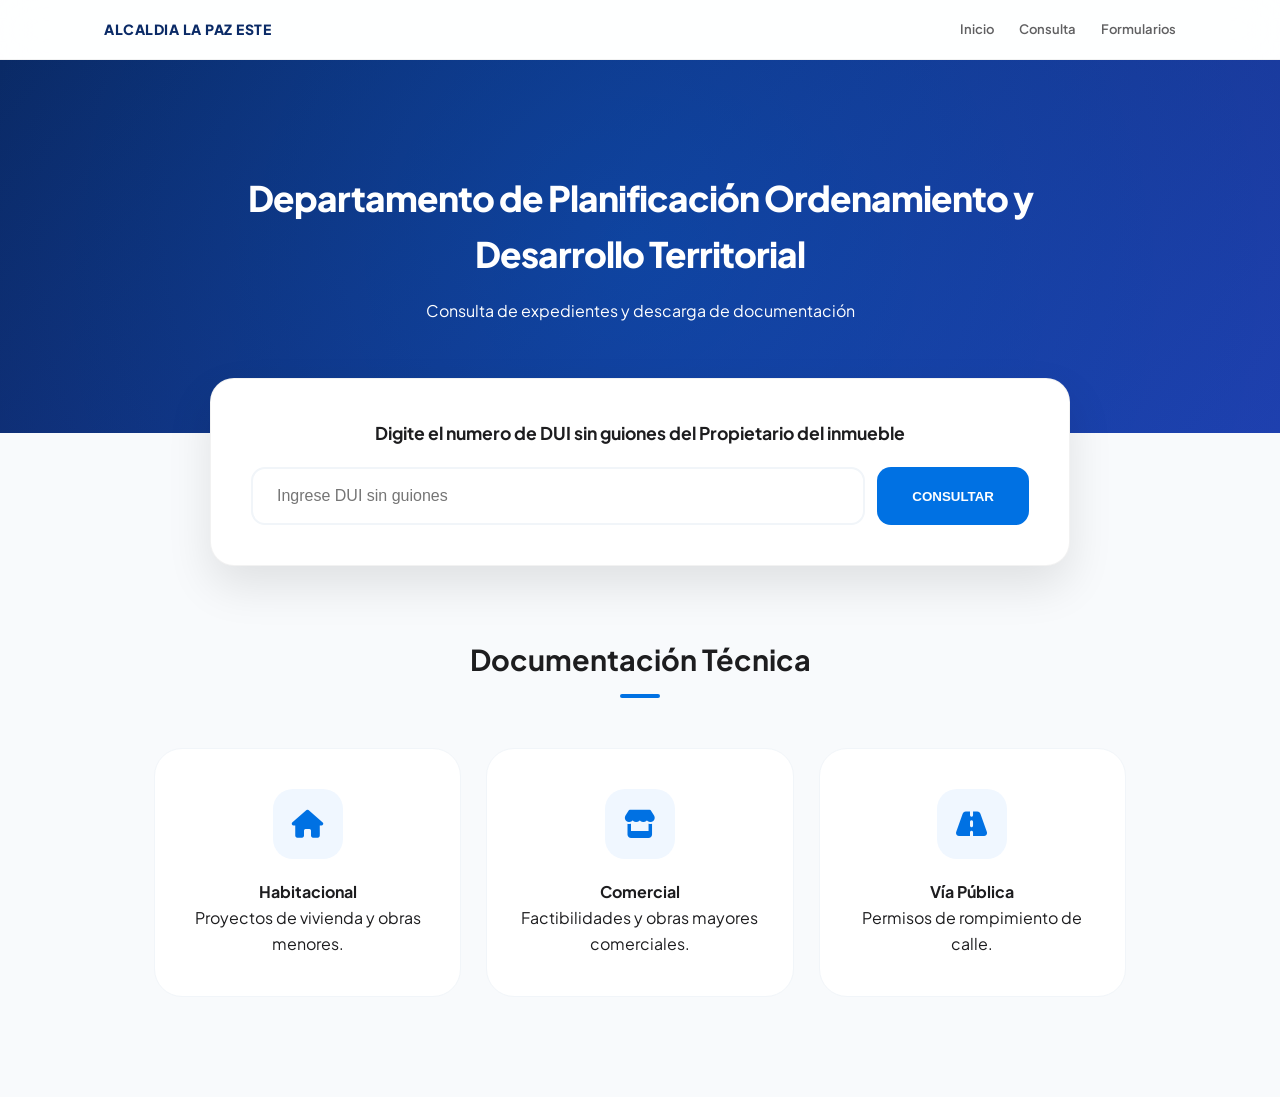
==== index.html @ 41f12e5a "Add files via upload" ====
<!DOCTYPE html>
<html lang="es">
<head>
  <meta charset="UTF-8">
  <meta name="viewport" content="width=device-width, initial-scale=1.0">
  <meta http-equiv="Cache-Control" content="no-cache, no-store, must-revalidate">
  <meta http-equiv="Pragma" content="no-cache">
  <meta http-equiv="Expires" content="0">
  <title>Gestión Territorial - La Paz Este</title>
  <link href="https://fonts.googleapis.com/css2?family=Plus+Jakarta+Sans:wght@300;400;500;600;700;800&display=swap" rel="stylesheet">
  <link rel="stylesheet" href="https://cdnjs.cloudflare.com/ajax/libs/font-awesome/6.4.0/css/all.min.css">
  <link rel="stylesheet" href="styles.css">
</head>
<body>

<nav>
  <div class="nav-content">
    <div class="logo-text">ALCALDIA LA PAZ ESTE</div>
    <div class="nav-links">
      <a href="#inicio">Inicio</a>
      <a href="#consulta">Consulta</a>
      <a href="#tramites">Formularios</a>
    </div>
  </div>
</nav>

<section class="hero" id="inicio">
  <div class="hero-content">
    <h2>Departamento de Planificación Ordenamiento y Desarrollo Territorial</h2>
    <p>Consulta de expedientes y descarga de documentación</p>
  </div>
</section>

<div class="search-section" id="consulta">
  <div class="search-card">
    <h3 style="text-align: center; font-size: 1.1rem; font-weight: 700;">Digite el numero de DUI sin guiones del Propietario del inmueble</h3>
    <div class="search-group">
      <input type="text" id="duiInput" placeholder="Ingrese DUI sin guiones">
      <button class="btn-search" onclick="buscarExpediente()">CONSULTAR</button>
    </div>
    <div id="res-box" class="fade-in"></div>
  </div>
</div>

<div class="section-container" id="tramites">
  <div class="section-title">
    <h3>Documentación Técnica</h3>
    <div class="divider"></div>
  </div>

  <div class="folder-grid">
    <div class="folder-card" onclick="openFolder('habitacional')">
      <div class="folder-icon"><i class="fas fa-home"></i></div>
      <h4>Habitacional</h4>
      <p>Proyectos de vivienda y obras menores.</p>
    </div>
    <div class="folder-card" onclick="openFolder('comercial')">
      <div class="folder-icon"><i class="fas fa-store"></i></div>
      <h4>Comercial</h4>
      <p>Factibilidades y obras mayores comerciales.</p>
    </div>
    <a href="https://drive.google.com/uc?export=download&id=1csumbIDoq47iIernN1nEFVQwGYc3gjHV" class="folder-card">
      <div class="folder-icon"><i class="fas fa-road"></i></div>
      <h4>Vía Pública</h4>
      <p>Permisos de rompimiento de calle.</p>
    </a>
  </div>
</div>

<div class="modal-overlay" id="modal-habitacional" onclick="closeFolder(event)">
  <div class="modal-content">
    <h4 style="margin-bottom: 20px;">Trámites Habitacionales</h4>
    <a href="https://drive.google.com/uc?export=download&id=1Fzm1oy9GY7SryM-g1gGGRpaxwUGTgwrC" class="dl-item"><i class="fas fa-file-pdf"></i><span>Obra Menor (menores a 125 metros cuadrados)</span></a>
    <a href="https://drive.google.com/uc?export=download&id=1et0m85PU-oY4r5fD5tPlBu3runZ3P_qt" class="dl-item"><i class="fas fa-file-pdf"></i><span>Obra Mayor (mayores a 125 metros cuadrados)</span></a>
  </div>
</div>

<div class="modal-overlay" id="modal-comercial" onclick="closeFolder(event)">
  <div class="modal-content">
    <h4 style="margin-bottom: 20px;">Trámites Comerciales</h4>
    <a href="https://drive.google.com/uc?export=download&id=1s3sobX7qcgeybkl1eqBleQdCbvAu9h91" class="dl-item"><i class="fas fa-file-signature"></i><span>Factibilidad</span></a>
  </div>
</div>

<script src="script.js"></script>
</body>
</html>
---- styles.css ----
:root {
  --bg-body: #f8fafc;
  --primary: #1d1d1f;
  --accent: #0071e3;
  --text-muted: #64748b;
  --glass-white: rgba(255, 255, 255, 0.85);
}

* { box-sizing: border-box; margin: 0; padding: 0; -webkit-font-smoothing: antialiased; }
body { font-family: 'Plus Jakarta Sans', sans-serif; background-color: var(--bg-body); color: var(--primary); line-height: 1.6; scroll-behavior: smooth; }

/* Navegación */
nav {
  position: sticky; top: 0; width: 100%; height: 60px;
  background: var(--glass-white); backdrop-filter: blur(20px);
  z-index: 1000; display: flex; align-items: center; border-bottom: 1px solid rgba(0,0,0,0.05);
}
.nav-content { width: 100%; max-width: 1200px; margin: 0 auto; display: flex; justify-content: space-between; padding: 0 5%; align-items: center; }
.logo-text { font-weight: 800; color: #0a2a66; font-size: 14px; letter-spacing: 0.5px; }

.nav-links { display: flex; gap: 25px; align-items: center; }
.nav-links a { font-size: 13px; color: var(--primary); text-decoration: none; font-weight: 600; cursor: pointer; opacity: 0.7; transition: 0.3s; }
.nav-links a:hover { opacity: 1; color: var(--accent); }

/* Hero Section */
.hero {
  background: #0a2a66;
  background: linear-gradient(135deg, #0a2a66 0%, #1e40af 100%);
  padding: 110px 5%; text-align: center; position: relative; overflow: hidden; color: white;
}
.hero::before {
  content: ""; position: absolute; top: -50%; left: -50%; width: 200%; height: 200%;
  background: radial-gradient(circle at center, rgba(0, 113, 227, 0.25) 0%, transparent 50%);
  animation: rotateMesh 25s linear infinite; z-index: 1;
}
@keyframes rotateMesh { from { transform: rotate(0deg); } to { transform: rotate(360deg); } }
.hero-content { position: relative; z-index: 2; max-width: 850px; margin: 0 auto; }
.hero h2 { font-size: 2.2rem; font-weight: 800; letter-spacing: -1px; margin-bottom: 15px; }

/* Sección de Búsqueda */
.search-section { max-width: 900px; margin: -55px auto 70px; padding: 0 20px; position: relative; z-index: 10; }
.search-card {
  background: white; padding: 40px; border-radius: 24px;
  box-shadow: 0 20px 45px rgba(0,0,0,0.1); border: 1px solid rgba(0,0,0,0.05);
  transition: transform 0.3s ease;
}
.search-group { display: flex; gap: 12px; margin-top: 20px; }
input { flex: 1; padding: 18px 24px; border-radius: 14px; border: 2px solid #f1f5f9; font-size: 1rem; outline: none; transition: 0.3s ease; }
input:focus { border-color: var(--accent); box-shadow: 0 0 0 4px rgba(0,113,227,0.1); }
.btn-search { background: var(--accent); color: white; border: none; padding: 0 35px; border-radius: 14px; font-weight: 700; cursor: pointer; transition: all 0.3s ease; }
.btn-search:hover { transform: translateY(-2px); background: #0077ed; box-shadow: 0 5px 15px rgba(0,113,227,0.3); }

/* Resultados y Animaciones */
#res-box { margin-top: 30px; display: none; }
.fade-in { animation: fadeIn 0.5s cubic-bezier(0.4, 0, 0.2, 1) forwards; }
@keyframes fadeIn { from { opacity: 0; transform: translateY(20px); } to { opacity: 1; transform: translateY(0); } }

.result-item { 
    padding: 24px; background: #f8fafc; border-radius: 18px; border: 1px solid #e2e8f0; 
    display: flex; flex-direction: column; gap: 15px; margin-bottom: 20px;
    transition: all 0.3s ease;
}
.result-item:hover { transform: scale(1.01); box-shadow: 0 10px 25px rgba(0,0,0,0.05); }

.status-badge { 
    padding: 8px 16px; border-radius: 12px; font-weight: 800; font-size: 0.7rem; text-transform: uppercase;
    display: inline-block; transition: all 0.3s ease;
}

/* Grid de Trámites */
.section-container { max-width: 1100px; margin: 0 auto 100px; padding: 0 5%; }
.section-title { text-align: center; margin-bottom: 50px; }
.section-title h3 { font-size: 1.8rem; font-weight: 700; }
.divider { width: 40px; height: 4px; background: var(--accent); margin: 12px auto; border-radius: 10px; }

.folder-grid { display: grid; grid-template-columns: repeat(auto-fit, minmax(300px, 1fr)); gap: 25px; }
.folder-card {
  background: white; padding: 40px 30px; border-radius: 28px; text-align: center;
  border: 1px solid #f1f5f9; transition: 0.4s cubic-bezier(0.4, 0, 0.2, 1); cursor: pointer; text-decoration: none; color: inherit;
}
.folder-card:hover { transform: translateY(-10px); box-shadow: 0 20px 40px rgba(0,0,0,0.05); border-color: var(--accent); }
.folder-icon { width: 70px; height: 70px; background: #f0f7ff; border-radius: 20px; display: flex; align-items: center; justify-content: center; margin: 0 auto 20px; font-size: 28px; color: var(--accent); transition: transform 0.3s ease; }
.folder-card:hover .folder-icon { transform: rotate(-5deg) scale(1.1); }

/* Modales */
.modal-overlay {
  position: fixed; top: 0; left: 0; width: 100%; height: 100%;
  background: rgba(0,0,0,0.3); backdrop-filter: blur(8px);
  display: none; align-items: center; justify-content: center; z-index: 2000;
  transition: all 0.3s ease;
}
.modal-overlay.active { display: flex; }
.modal-content { 
  background: white; padding: 35px; border-radius: 28px; width: 90%; max-width: 450px; 
  transform: scale(0.9); opacity: 0; transition: all 0.3s cubic-bezier(0.34, 1.56, 0.64, 1);
}
.modal-overlay.active .modal-content { transform: scale(1); opacity: 1; }

.dl-item {
  display: flex; align-items: center; gap: 15px; padding: 18px;
  background: #f8fafc; border-radius: 16px; text-decoration: none; color: var(--primary);
  margin-top: 12px; transition: all 0.2s ease; border: 1px solid transparent;
}
.dl-item:hover { border-color: var(--accent); background: white; transform: translateX(8px); }
.dl-item i { font-size: 22px; color: var(--accent); }
.dl-item span { font-weight: 700; font-size: 15px; }

@media (max-width: 768px) {
  .hero h2 { font-size: 1.6rem; }
  .search-group { flex-direction: column; }
}
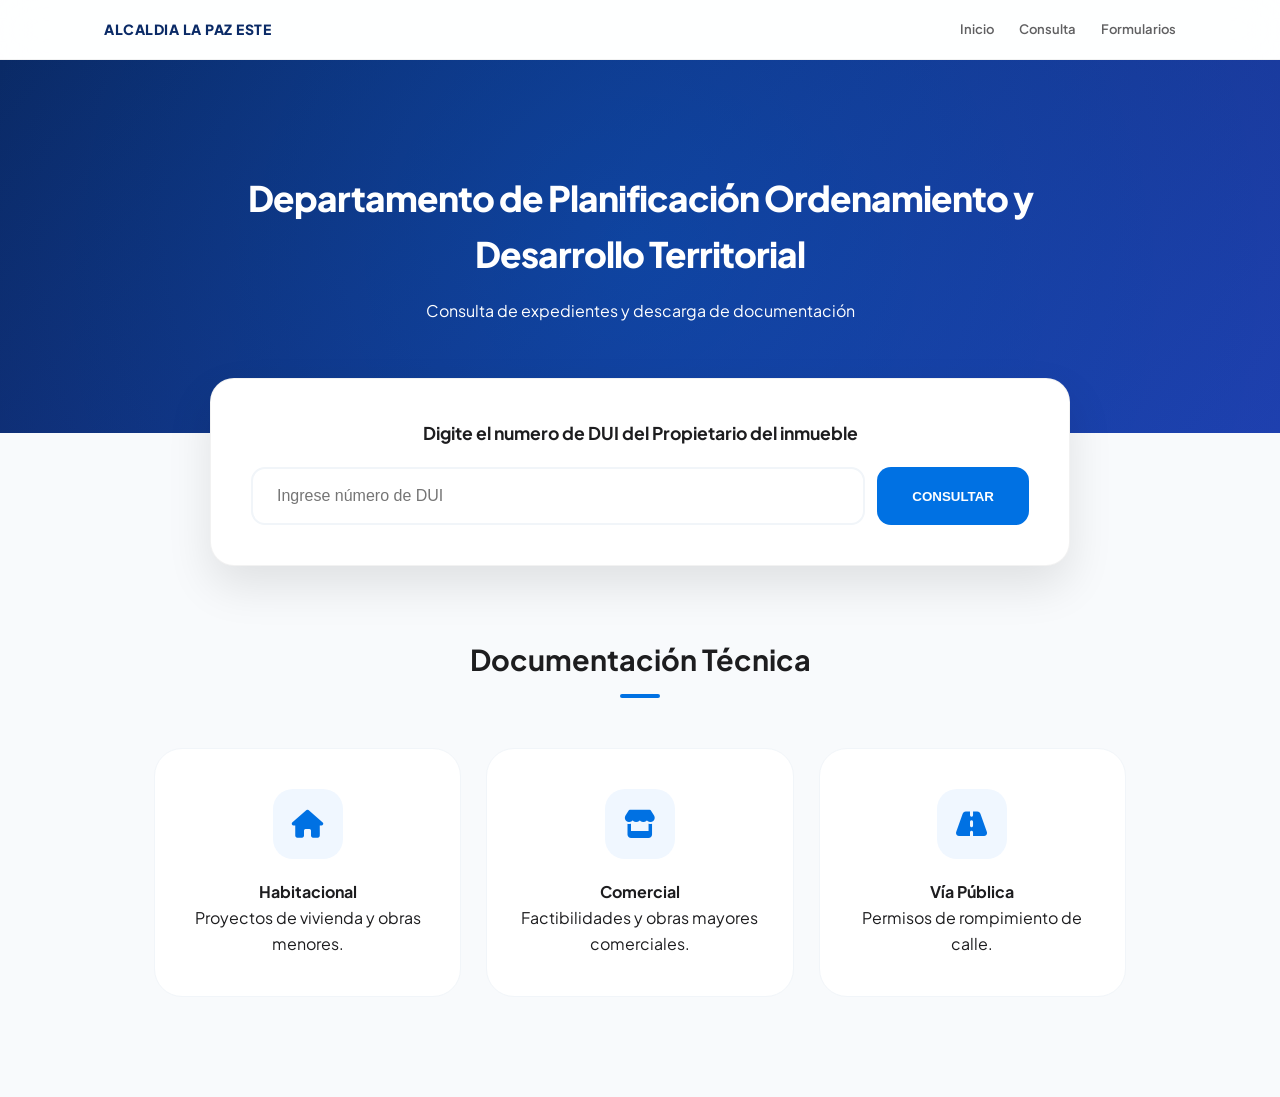
==== commit f05a0cea: "Fix HTML encoding issues in index.html" ====
--- a/index.html
+++ b/index.html
@@ -33,9 +33,9 @@
 
 <div class="search-section" id="consulta">
   <div class="search-card">
-    <h3 style="text-align: center; font-size: 1.1rem; font-weight: 700;">Digite el numero de DUI sin guiones del Propietario del inmueble</h3>
+    <h3 style="text-align: center; font-size: 1.1rem; font-weight: 700;">Digite el numero de DUI del Propietario del inmueble</h3>
     <div class="search-group">
-      <input type="text" id="duiInput" placeholder="Ingrese DUI sin guiones">
+      <input type="text" id="duiInput" placeholder="Ingrese número de DUI">
       <button class="btn-search" onclick="buscarExpediente()">CONSULTAR</button>
     </div>
     <div id="res-box" class="fade-in"></div>
@@ -84,4 +84,4 @@
 
 <script src="script.js"></script>
 </body>
-</html>+</html>
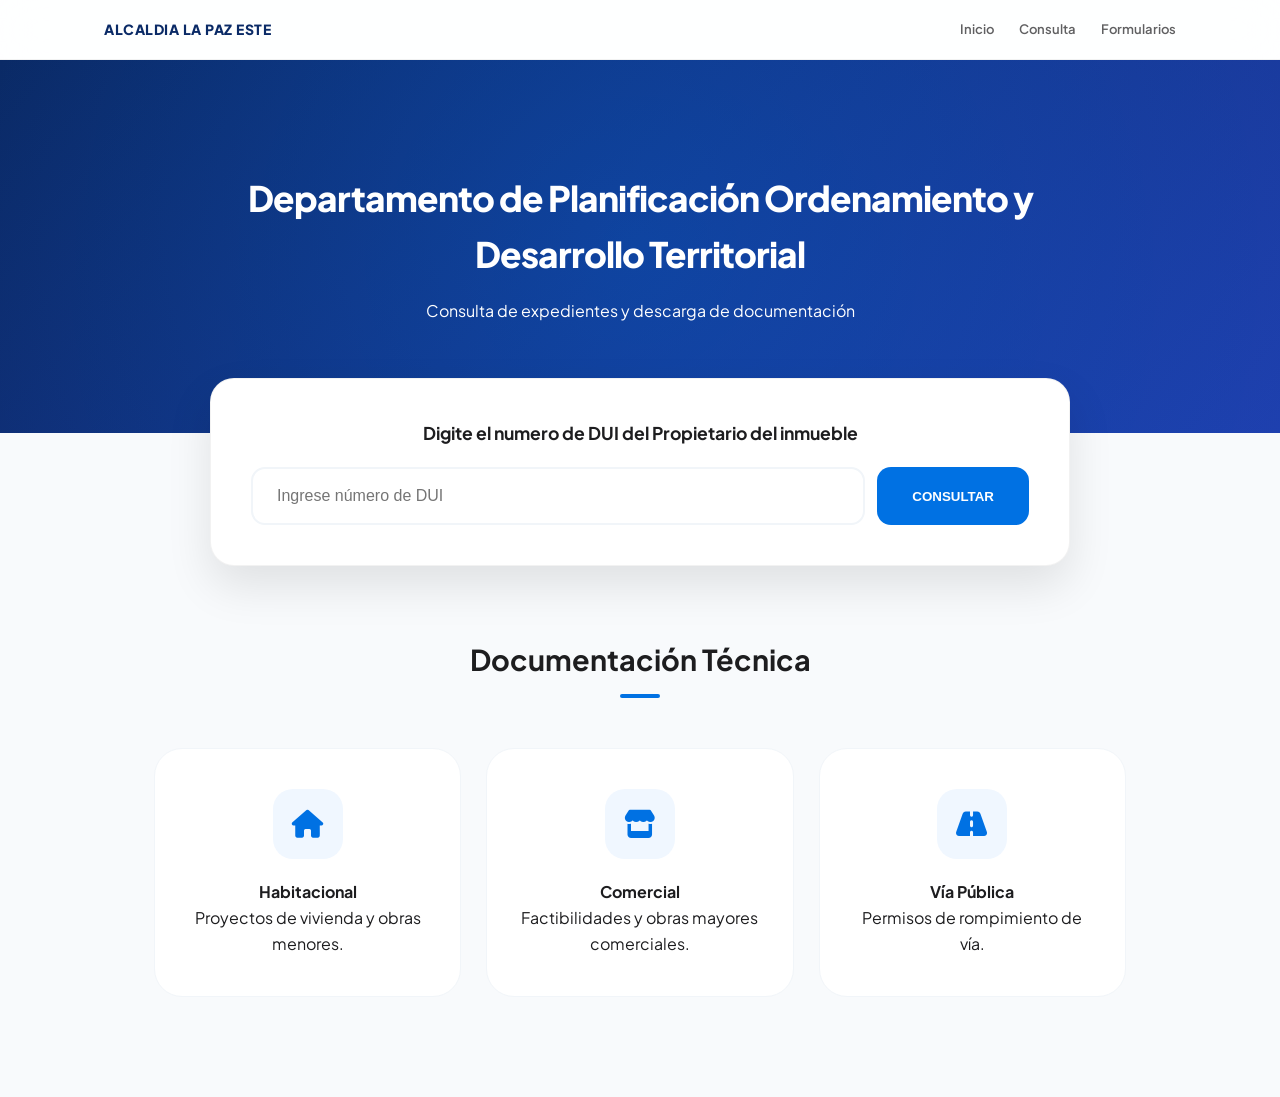
==== commit 6d947d38: "Fix HTML structure and formatting issues" ====
--- a/index.html
+++ b/index.html
@@ -62,7 +62,7 @@
     <a href="https://drive.google.com/uc?export=download&id=1csumbIDoq47iIernN1nEFVQwGYc3gjHV" class="folder-card">
       <div class="folder-icon"><i class="fas fa-road"></i></div>
       <h4>Vía Pública</h4>
-      <p>Permisos de rompimiento de calle.</p>
+      <p>Permisos de rompimiento de vía.</p>
     </a>
   </div>
 </div>
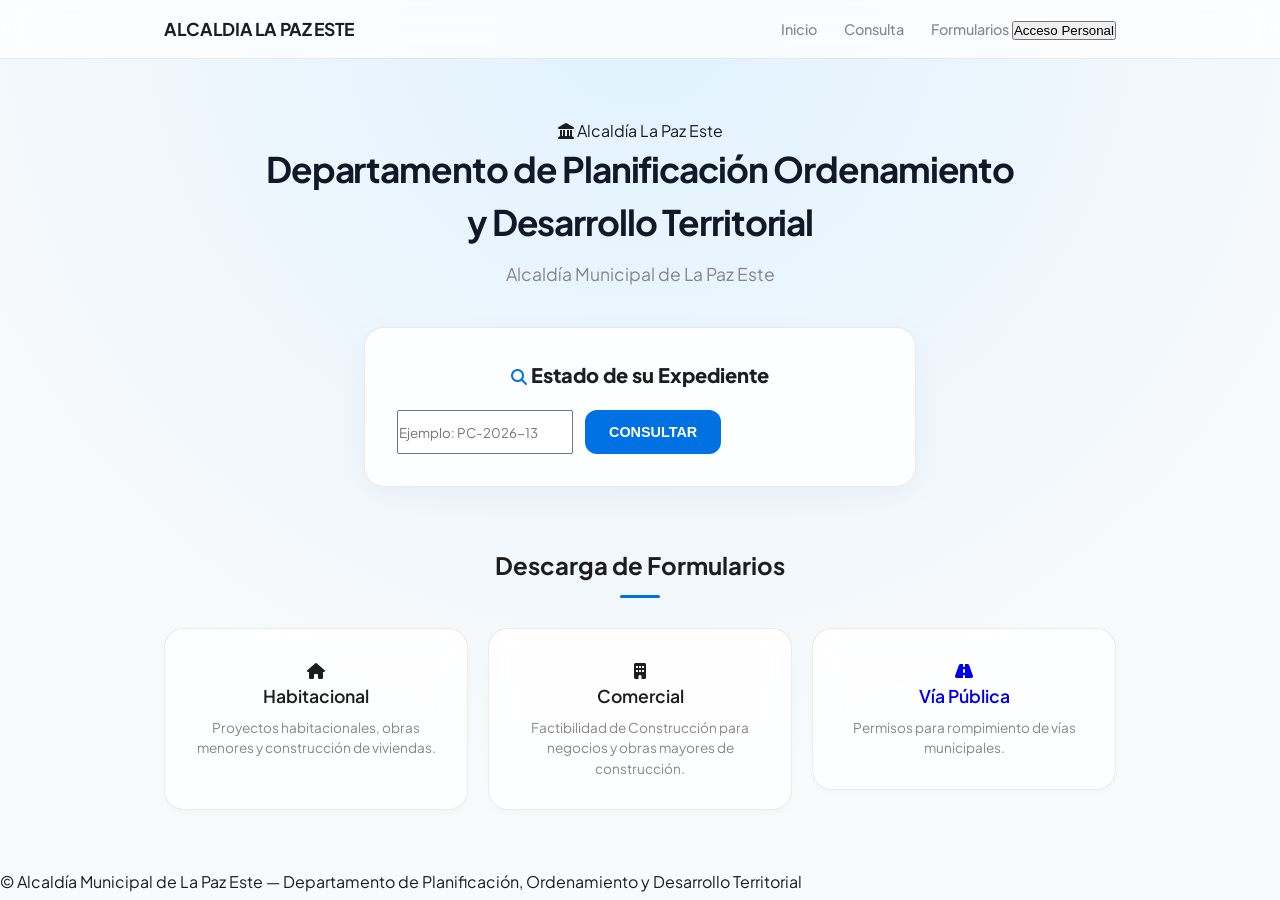
==== commit 3f1247a9: "Update index.html structure and content" ====
--- a/index.html
+++ b/index.html
@@ -2,83 +2,158 @@
 <html lang="es">
 <head>
   <meta charset="UTF-8">
-  <meta name="viewport" content="width=device-width, initial-scale=1.0">
-  <meta http-equiv="Cache-Control" content="no-cache, no-store, must-revalidate">
-  <meta http-equiv="Pragma" content="no-cache">
-  <meta http-equiv="Expires" content="0">
-  <title>Gestión Territorial - La Paz Este</title>
+  <meta name="viewport" content="width=device-width, initial-scale=1">
+  <title>Portal Ciudadano — Alcaldía La Paz Este</title>
   <link href="https://fonts.googleapis.com/css2?family=Plus+Jakarta+Sans:wght@300;400;500;600;700;800&display=swap" rel="stylesheet">
   <link rel="stylesheet" href="https://cdnjs.cloudflare.com/ajax/libs/font-awesome/6.4.0/css/all.min.css">
   <link rel="stylesheet" href="styles.css">
 </head>
 <body>
 
+<div class="top-loader" id="top-loader"><div class="top-loader-bar"></div></div>
+
 <nav>
   <div class="nav-content">
     <div class="logo-text">ALCALDIA LA PAZ ESTE</div>
     <div class="nav-links">
-      <a href="#inicio">Inicio</a>
-      <a href="#consulta">Consulta</a>
-      <a href="#tramites">Formularios</a>
+      <a onclick="window.scrollTo({top: 0, behavior: 'smooth'})">Inicio</a>
+      <a onclick="document.getElementById('consulta').scrollIntoView({behavior:'smooth'})">Consulta</a>
+      <a onclick="document.getElementById('tramites').scrollIntoView({behavior:'smooth'})">Formularios</a>
+      <button onclick="irALogin()" class="btn-intern">Acceso Personal</button>
     </div>
   </div>
 </nav>
 
 <section class="hero" id="inicio">
   <div class="hero-content">
+    <span class="hero-badge"><i class="fas fa-landmark"></i> Alcaldía La Paz Este</span>
     <h2>Departamento de Planificación Ordenamiento y Desarrollo Territorial</h2>
-    <p>Consulta de expedientes y descarga de documentación</p>
+    <p>Alcaldía Municipal de La Paz Este</p>
   </div>
 </section>
 
 <div class="search-section" id="consulta">
   <div class="search-card">
-    <h3 style="text-align: center; font-size: 1.1rem; font-weight: 700;">Digite el numero de DUI del Propietario del inmueble</h3>
+    <h3 style="text-align: center; font-size: 1.25rem; font-weight: 800;"><i class="fas fa-magnifying-glass" style="color:var(--accent); font-size:1rem;"></i> Estado de su Expediente</h3>
+    <div id="criterio-wrap" style="display:none; margin-bottom:12px;">
+      <label style="font-size:.8rem; color:var(--text-muted, #6b7280); font-weight:600; display:block; margin-bottom:6px;">Buscar por:</label>
+      <select id="criterioBusqueda" style="width:100%; padding:12px; border-radius:12px; border:1.5px solid #e2e8f0; font-size:.9rem; background:#fff;"></select>
+    </div>
     <div class="search-group">
-      <input type="text" id="duiInput" placeholder="Ingrese número de DUI">
-      <button class="btn-search" onclick="buscarExpediente()">CONSULTAR</button>
+      <input type="text" id="expId" placeholder="Ejemplo: PC-2026-13">
+      <button class="btn-search" onclick="consultar()">CONSULTAR</button>
     </div>
-    <div id="res-box" class="fade-in"></div>
+    <div id="res-box"></div>
+  </div>
+</div>
+
+<div class="search-section" id="calculadora-section" style="display:none;">
+  <div class="search-card">
+    <h3 style="text-align: center; font-size: 1.25rem; font-weight: 800;"><i class="fas fa-calculator" style="color:var(--accent); font-size:1rem;"></i> Calculadora de Estimado</h3>
+    <p style="text-align:center; color:var(--text-muted, #6b7280); font-size:.85rem; margin-top:-8px;">Una idea aproximada de cuánto pagaría por su trámite.</p>
+
+    <div id="calc-filas"></div>
+    <button type="button" onclick="_calcAgregarFila()" style="background:none; border:1.5px dashed var(--accent); color:var(--accent); border-radius:12px; padding:10px; width:100%; font-weight:700; cursor:pointer; margin-top:8px;">+ Agregar otro concepto</button>
+
+    <div style="display:flex; gap:8px; margin-top:18px;">
+      <div style="flex:1; min-width:0;">
+        <label style="font-size:.76rem; color:var(--text-muted, #6b7280); font-weight:600; display:block; margin-bottom:5px;">Zona</label>
+        <select id="calc-zona" class="calc-campo">
+          <option value="">Seleccione...</option>
+          <option value="URBANA">Urbana</option>
+          <option value="RURAL">Rural</option>
+          <option value="N/A">No aplica</option>
+        </select>
+      </div>
+      <div style="flex:1; min-width:0;">
+        <label style="font-size:.76rem; color:var(--text-muted, #6b7280); font-weight:600; display:block; margin-bottom:5px;">Persona</label>
+        <select id="calc-tipoPersona" class="calc-campo">
+          <option value="NATURAL" selected>Natural</option>
+          <option value="JURIDICA">Jurídica</option>
+          <option value="N/A">No aplica</option>
+        </select>
+      </div>
+    </div>
+    <div style="margin-top:12px;">
+      <label style="font-size:.76rem; color:var(--text-muted, #6b7280); font-weight:600; display:block; margin-bottom:5px;">Monto del presupuesto ($)</label>
+      <input type="number" min="0" step="any" id="calc-monto" placeholder="0.00" class="calc-campo" style="width:100%;">
+    </div>
+
+    <button class="btn-search" style="width:100%; margin-top:16px; justify-content:center;" onclick="_calcCalcular()">CALCULAR ESTIMADO</button>
+
+    <div id="calc-resultado" style="display:none; margin-top:20px;"></div>
+
+    <div style="margin-top:18px; padding:14px; background:#fef9c3; border-radius:12px; display:flex; gap:10px; align-items:flex-start;">
+      <i class="fas fa-triangle-exclamation" style="color:#a16207; margin-top:2px;"></i>
+      <p style="font-size:.8rem; color:#a16207; line-height:1.5; margin:0;"><strong>Esto es solo un estimado.</strong> El monto real se calcula hasta que se presenta la documentación completa del trámite, y puede variar según la revisión técnica.</p>
+    </div>
   </div>
 </div>
 
 <div class="section-container" id="tramites">
   <div class="section-title">
-    <h3>Documentación Técnica</h3>
+    <h3>Descarga de Formularios</h3>
     <div class="divider"></div>
   </div>
 
   <div class="folder-grid">
     <div class="folder-card" onclick="openFolder('habitacional')">
-      <div class="folder-icon"><i class="fas fa-home"></i></div>
+      <div class="folder-icon-main"><i class="fas fa-home"></i></div>
       <h4>Habitacional</h4>
-      <p>Proyectos de vivienda y obras menores.</p>
+      <p>Proyectos habitacionales, obras menores y construcción de viviendas.</p>
     </div>
+
     <div class="folder-card" onclick="openFolder('comercial')">
-      <div class="folder-icon"><i class="fas fa-store"></i></div>
+      <div class="folder-icon-main"><i class="fas fa-building"></i></div>
       <h4>Comercial</h4>
-      <p>Factibilidades y obras mayores comerciales.</p>
+      <p>Factibilidad de Construcción para negocios y obras mayores de construcción.</p>
     </div>
-    <a href="https://drive.google.com/uc?export=download&id=1csumbIDoq47iIernN1nEFVQwGYc3gjHV" class="folder-card">
-      <div class="folder-icon"><i class="fas fa-road"></i></div>
-      <h4>Vía Pública</h4>
-      <p>Permisos de rompimiento de vía.</p>
+
+    <a href="https://drive.google.com/uc?export=download&id=1csumbIDoq47iIernN1nEFVQwGYc3gjHV" target="_blank" style="text-decoration: none;">
+      <div class="folder-card">
+        <div class="folder-icon-main"><i class="fas fa-road"></i></div>
+        <h4 style="color: var(--primary);">Vía Pública</h4>
+        <p>Permisos para rompimiento de vías municipales.</p>
+      </div>
     </a>
   </div>
 </div>
 
+<footer>© <span id="anio-footer"></span> Alcaldía Municipal de La Paz Este — Departamento de Planificación, Ordenamiento y Desarrollo Territorial</footer>
+
 <div class="modal-overlay" id="modal-habitacional" onclick="closeFolder(event)">
   <div class="modal-content">
-    <h4 style="margin-bottom: 20px;">Trámites Habitacionales</h4>
-    <a href="https://drive.google.com/uc?export=download&id=1Fzm1oy9GY7SryM-g1gGGRpaxwUGTgwrC" class="dl-item"><i class="fas fa-file-pdf"></i><span>Obra Menor (menores a 125 metros cuadrados)</span></a>
-    <a href="https://drive.google.com/uc?export=download&id=1et0m85PU-oY4r5fD5tPlBu3runZ3P_qt" class="dl-item"><i class="fas fa-file-pdf"></i><span>Obra Mayor (mayores a 125 metros cuadrados)</span></a>
+    <button type="button" class="modal-close" onclick="document.getElementById('modal-habitacional').classList.remove('active')">
+      <svg width="16" height="16" viewBox="0 0 24 24" fill="none" stroke="currentColor" stroke-width="2.5" stroke-linecap="round"><line x1="18" y1="6" x2="6" y2="18"></line><line x1="6" y1="6" x2="18" y2="18"></line></svg>
+    </button>
+    <h4 style="margin-bottom: 8px; font-size: 1.5rem;">Trámites Habitacionales</h4>
+    <p style="color:var(--text-muted); font-size: 0.95rem; margin-bottom: 22px;">Seleccione el formulario adecuado:</p>
+    <a href="https://drive.google.com/uc?export=download&id=1Fzm1oy9GY7SryM-g1gGGRpaxwUGTgwrC" target="_blank" class="dl-item">
+      <i class="fas fa-file-pdf"></i>
+      <div><span>Obra Menor</span><small>Proyectos hasta 125 m².</small></div>
+    </a>
+    <a href="https://drive.google.com/uc?export=download&id=1et0m85PU-oY4r5fD5tPlBu3runZ3P_qt" target="_blank" class="dl-item">
+      <i class="fas fa-file-pdf"></i>
+      <div><span>Obra Mayor</span><small>Proyectos mayores a 125 m².</small></div>
+    </a>
   </div>
 </div>
 
 <div class="modal-overlay" id="modal-comercial" onclick="closeFolder(event)">
   <div class="modal-content">
-    <h4 style="margin-bottom: 20px;">Trámites Comerciales</h4>
-    <a href="https://drive.google.com/uc?export=download&id=1s3sobX7qcgeybkl1eqBleQdCbvAu9h91" class="dl-item"><i class="fas fa-file-signature"></i><span>Factibilidad</span></a>
+    <button type="button" class="modal-close" onclick="document.getElementById('modal-comercial').classList.remove('active')">
+      <svg width="16" height="16" viewBox="0 0 24 24" fill="none" stroke="currentColor" stroke-width="2.5" stroke-linecap="round"><line x1="18" y1="6" x2="6" y2="18"></line><line x1="6" y1="6" x2="18" y2="18"></line></svg>
+    </button>
+    <h4 style="margin-bottom: 8px; font-size: 1.5rem;">Trámites Comerciales</h4>
+    <p style="color:var(--text-muted); font-size: 0.95rem; margin-bottom: 22px;">Documentos para negocios:</p>
+    <a href="https://drive.google.com/uc?export=download&id=1s3sobX7qcgeybkl1eqBleQdCbvAu9h91" target="_blank" class="dl-item">
+      <i class="fas fa-file-signature"></i>
+      <div><span>Factibilidad de Construcción</span><small>Formulario para factibilidades de construcción.</small></div>
+    </a>
+    <a href="https://drive.google.com/uc?export=download&id=1et0m85PU-oY4r5fD5tPlBu3runZ3P_qt" target="_blank" class="dl-item">
+      <i class="fas fa-file-pdf"></i>
+      <div><span>Construcción Comercial</span><small>Formulario de Obra Mayor.</small></div>
+    </a>
   </div>
 </div>
 
--- a/styles.css
+++ b/styles.css
@@ -1,111 +1,360 @@
 :root {
-  --bg-body: #f8fafc;
-  --primary: #1d1d1f;
+  --bg-color: #f8fafc;
+  --surface-color: rgba(255, 255, 255, 0.85);
   --accent: #0071e3;
-  --text-muted: #64748b;
-  --glass-white: rgba(255, 255, 255, 0.85);
-}
-
-* { box-sizing: border-box; margin: 0; padding: 0; -webkit-font-smoothing: antialiased; }
-body { font-family: 'Plus Jakarta Sans', sans-serif; background-color: var(--bg-body); color: var(--primary); line-height: 1.6; scroll-behavior: smooth; }
-
-/* Navegación */
+  --accent-hover: #005bb5;
+  --text-main: #1d1d1f;
+  --text-muted: #86868b;
+  --border-color: rgba(0, 0, 0, 0.08);
+  --glass-shadow: 0 8px 32px rgba(0, 0, 0, 0.04);
+}
+
+* {
+  margin: 0;
+  padding: 0;
+  box-sizing: border-box;
+}
+
+body {
+  font-family: 'Plus Jakarta Sans', -apple-system, BlinkMacSystemFont, sans-serif;
+  background-color: var(--bg-color);
+  background-image: radial-gradient(circle at 50% 0%, #e0f2fe 0%, transparent 70%);
+  background-attachment: fixed;
+  color: var(--text-main);
+  line-height: 1.5;
+  -webkit-font-smoothing: antialiased;
+}
+
+/* ===== Navbar ===== */
 nav {
-  position: sticky; top: 0; width: 100%; height: 60px;
-  background: var(--glass-white); backdrop-filter: blur(20px);
-  z-index: 1000; display: flex; align-items: center; border-bottom: 1px solid rgba(0,0,0,0.05);
-}
-.nav-content { width: 100%; max-width: 1200px; margin: 0 auto; display: flex; justify-content: space-between; padding: 0 5%; align-items: center; }
-.logo-text { font-weight: 800; color: #0a2a66; font-size: 14px; letter-spacing: 0.5px; }
-
-.nav-links { display: flex; gap: 25px; align-items: center; }
-.nav-links a { font-size: 13px; color: var(--primary); text-decoration: none; font-weight: 600; cursor: pointer; opacity: 0.7; transition: 0.3s; }
-.nav-links a:hover { opacity: 1; color: var(--accent); }
-
-/* Hero Section */
+  position: sticky;
+  top: 0;
+  width: 100%;
+  background: rgba(255, 255, 255, 0.75);
+  backdrop-filter: blur(12px);
+  -webkit-backdrop-filter: blur(12px);
+  border-bottom: 1px solid var(--border-color);
+  z-index: 100;
+}
+
+.nav-content {
+  max-width: 1000px;
+  margin: 0 auto;
+  padding: 16px 24px;
+  display: flex;
+  justify-content: space-between;
+  align-items: center;
+}
+
+.logo-text {
+  font-weight: 700;
+  font-size: 1.1rem;
+  letter-spacing: -0.02em;
+  color: var(--text-main);
+}
+
+.nav-links a {
+  text-decoration: none;
+  color: var(--text-muted);
+  font-size: 0.9rem;
+  font-weight: 500;
+  margin-left: 24px;
+  transition: color 0.2s ease;
+}
+
+.nav-links a:hover {
+  color: var(--accent);
+}
+
+/* ===== Hero Section ===== */
 .hero {
-  background: #0a2a66;
-  background: linear-gradient(135deg, #0a2a66 0%, #1e40af 100%);
-  padding: 110px 5%; text-align: center; position: relative; overflow: hidden; color: white;
-}
-.hero::before {
-  content: ""; position: absolute; top: -50%; left: -50%; width: 200%; height: 200%;
-  background: radial-gradient(circle at center, rgba(0, 113, 227, 0.25) 0%, transparent 50%);
-  animation: rotateMesh 25s linear infinite; z-index: 1;
-}
-@keyframes rotateMesh { from { transform: rotate(0deg); } to { transform: rotate(360deg); } }
-.hero-content { position: relative; z-index: 2; max-width: 850px; margin: 0 auto; }
-.hero h2 { font-size: 2.2rem; font-weight: 800; letter-spacing: -1px; margin-bottom: 15px; }
-
-/* Sección de Búsqueda */
-.search-section { max-width: 900px; margin: -55px auto 70px; padding: 0 20px; position: relative; z-index: 10; }
+  text-align: center;
+  padding: 60px 24px 40px;
+  max-width: 800px;
+  margin: 0 auto;
+}
+
+.hero h2 {
+  font-size: 2.2rem;
+  font-weight: 700;
+  letter-spacing: -0.03em;
+  margin-bottom: 12px;
+  color: #111827;
+}
+
+.hero p {
+  color: var(--text-muted);
+  font-size: 1.1rem;
+}
+
+/* ===== Cards y Contenedores Principales ===== */
+.search-section {
+  padding: 0 24px 40px;
+  max-width: 600px;
+  margin: 0 auto;
+}
+
 .search-card {
-  background: white; padding: 40px; border-radius: 24px;
-  box-shadow: 0 20px 45px rgba(0,0,0,0.1); border: 1px solid rgba(0,0,0,0.05);
-  transition: transform 0.3s ease;
-}
-.search-group { display: flex; gap: 12px; margin-top: 20px; }
-input { flex: 1; padding: 18px 24px; border-radius: 14px; border: 2px solid #f1f5f9; font-size: 1rem; outline: none; transition: 0.3s ease; }
-input:focus { border-color: var(--accent); box-shadow: 0 0 0 4px rgba(0,113,227,0.1); }
-.btn-search { background: var(--accent); color: white; border: none; padding: 0 35px; border-radius: 14px; font-weight: 700; cursor: pointer; transition: all 0.3s ease; }
-.btn-search:hover { transform: translateY(-2px); background: #0077ed; box-shadow: 0 5px 15px rgba(0,113,227,0.3); }
-
-/* Resultados y Animaciones */
-#res-box { margin-top: 30px; display: none; }
-.fade-in { animation: fadeIn 0.5s cubic-bezier(0.4, 0, 0.2, 1) forwards; }
-@keyframes fadeIn { from { opacity: 0; transform: translateY(20px); } to { opacity: 1; transform: translateY(0); } }
-
-.result-item { 
-    padding: 24px; background: #f8fafc; border-radius: 18px; border: 1px solid #e2e8f0; 
-    display: flex; flex-direction: column; gap: 15px; margin-bottom: 20px;
-    transition: all 0.3s ease;
-}
-.result-item:hover { transform: scale(1.01); box-shadow: 0 10px 25px rgba(0,0,0,0.05); }
-
-.status-badge { 
-    padding: 8px 16px; border-radius: 12px; font-weight: 800; font-size: 0.7rem; text-transform: uppercase;
-    display: inline-block; transition: all 0.3s ease;
-}
-
-/* Grid de Trámites */
-.section-container { max-width: 1100px; margin: 0 auto 100px; padding: 0 5%; }
-.section-title { text-align: center; margin-bottom: 50px; }
-.section-title h3 { font-size: 1.8rem; font-weight: 700; }
-.divider { width: 40px; height: 4px; background: var(--accent); margin: 12px auto; border-radius: 10px; }
-
-.folder-grid { display: grid; grid-template-columns: repeat(auto-fit, minmax(300px, 1fr)); gap: 25px; }
+  background: var(--surface-color);
+  backdrop-filter: blur(16px);
+  -webkit-backdrop-filter: blur(16px);
+  border: 1px solid var(--border-color);
+  border-radius: 20px;
+  padding: 32px;
+  box-shadow: var(--glass-shadow);
+}
+
+.search-group {
+  display: flex;
+  gap: 12px;
+  margin-top: 20px;
+}
+
+/* ===== Inputs y Botones Globales ===== */
+input[type="text"], input[type="number"], select {
+  font-family: inherit;
+}
+
+#duiInput {
+  flex: 1;
+  padding: 14px 16px;
+  border-radius: 12px;
+  border: 1.5px solid #e2e8f0;
+  font-size: 0.95rem;
+  background: #fff;
+  transition: all 0.2s ease;
+  outline: none;
+}
+
+#duiInput:focus {
+  border-color: var(--accent);
+  box-shadow: 0 0 0 4px rgba(0, 113, 227, 0.1);
+}
+
+.btn-search, .btn-primary {
+  background: var(--accent);
+  color: #fff;
+  border: none;
+  padding: 14px 24px;
+  border-radius: 12px;
+  font-size: 0.9rem;
+  font-weight: 600;
+  cursor: pointer;
+  transition: all 0.2s ease;
+  display: flex;
+  align-items: center;
+}
+
+.btn-search:hover, .btn-primary:hover {
+  background: var(--accent-hover);
+  transform: translateY(-1px);
+}
+
+/* ===== Calculadora Específica ===== */
+.calc-fila {
+  display: flex;
+  gap: 8px;
+  margin-top: 12px;
+  align-items: center;
+}
+
+.calc-select, .calc-input {
+  min-width: 0;
+  padding: 12px;
+  border-radius: 12px;
+  border: 1.5px solid #e2e8f0;
+  font-size: 0.88rem;
+  background: #fff;
+  flex-shrink: 1;
+  flex-grow: 0;
+  transition: flex-basis 0.38s cubic-bezier(0.22, 0.61, 0.36, 1), border-color 0.2s ease, box-shadow 0.2s ease;
+}
+
+.calc-select { flex-basis: 58%; }
+.calc-input { flex-basis: 30%; }
+
+.calc-select:focus {
+  flex-basis: 74%;
+  border-color: var(--accent);
+  outline: none;
+  box-shadow: 0 0 0 3px rgba(0, 113, 227, 0.1);
+}
+
+.calc-input:focus {
+  flex-basis: 46%;
+  border-color: var(--accent);
+  outline: none;
+  box-shadow: 0 0 0 3px rgba(0, 113, 227, 0.1);
+}
+
+.calc-campo {
+  width: 100%;
+  padding: 12px;
+  border-radius: 12px;
+  border: 1.5px solid #e2e8f0;
+  font-size: 0.88rem;
+  background: #fff;
+  transition: border-color 0.2s ease, box-shadow 0.2s ease;
+}
+
+.calc-campo:focus {
+  border-color: var(--accent);
+  outline: none;
+  box-shadow: 0 0 0 3px rgba(0, 113, 227, 0.1);
+}
+
+@media (max-width: 480px) {
+  .calc-select { flex-basis: 52%; }
+  .calc-input { flex-basis: 26%; }
+  .calc-select:focus { flex-basis: 68%; }
+  .calc-input:focus { flex-basis: 40%; }
+  
+  .search-group { flex-direction: column; }
+  .btn-search { width: 100%; justify-content: center; }
+}
+
+/* ===== Sección de Formularios (Carpetas) ===== */
+.section-container {
+  max-width: 1000px;
+  margin: 0 auto;
+  padding: 20px 24px 60px;
+}
+
+.section-title {
+  text-align: center;
+  margin-bottom: 30px;
+}
+
+.section-title h3 {
+  font-size: 1.5rem;
+  font-weight: 700;
+  color: var(--text-main);
+}
+
+.divider {
+  height: 3px;
+  width: 40px;
+  background: var(--accent);
+  margin: 12px auto 0;
+  border-radius: 2px;
+}
+
+.folder-grid {
+  display: grid;
+  grid-template-columns: repeat(auto-fit, minmax(280px, 1fr));
+  gap: 20px;
+}
+
 .folder-card {
-  background: white; padding: 40px 30px; border-radius: 28px; text-align: center;
-  border: 1px solid #f1f5f9; transition: 0.4s cubic-bezier(0.4, 0, 0.2, 1); cursor: pointer; text-decoration: none; color: inherit;
-}
-.folder-card:hover { transform: translateY(-10px); box-shadow: 0 20px 40px rgba(0,0,0,0.05); border-color: var(--accent); }
-.folder-icon { width: 70px; height: 70px; background: #f0f7ff; border-radius: 20px; display: flex; align-items: center; justify-content: center; margin: 0 auto 20px; font-size: 28px; color: var(--accent); transition: transform 0.3s ease; }
-.folder-card:hover .folder-icon { transform: rotate(-5deg) scale(1.1); }
-
-/* Modales */
+  background: var(--surface-color);
+  backdrop-filter: blur(12px);
+  -webkit-backdrop-filter: blur(12px);
+  border: 1px solid var(--border-color);
+  border-radius: 20px;
+  padding: 30px 24px;
+  text-align: center;
+  cursor: pointer;
+  text-decoration: none;
+  color: inherit;
+  transition: all 0.3s cubic-bezier(0.25, 0.8, 0.25, 1);
+  box-shadow: 0 4px 12px rgba(0,0,0,0.02);
+}
+
+.folder-card:hover {
+  transform: translateY(-4px);
+  box-shadow: 0 12px 24px rgba(0,0,0,0.06);
+  border-color: rgba(0, 113, 227, 0.2);
+}
+
+.folder-icon {
+  font-size: 2.2rem;
+  color: var(--accent);
+  margin-bottom: 16px;
+}
+
+.folder-card h4 {
+  font-size: 1.1rem;
+  font-weight: 600;
+  margin-bottom: 8px;
+}
+
+.folder-card p {
+  font-size: 0.85rem;
+  color: var(--text-muted);
+}
+
+/* ===== Modales ===== */
 .modal-overlay {
-  position: fixed; top: 0; left: 0; width: 100%; height: 100%;
-  background: rgba(0,0,0,0.3); backdrop-filter: blur(8px);
-  display: none; align-items: center; justify-content: center; z-index: 2000;
+  position: fixed;
+  top: 0;
+  left: 0;
+  width: 100%;
+  height: 100%;
+  background: rgba(0, 0, 0, 0.3);
+  backdrop-filter: blur(4px);
+  -webkit-backdrop-filter: blur(4px);
+  display: flex;
+  justify-content: center;
+  align-items: center;
+  opacity: 0;
+  visibility: hidden;
   transition: all 0.3s ease;
-}
-.modal-overlay.active { display: flex; }
-.modal-content { 
-  background: white; padding: 35px; border-radius: 28px; width: 90%; max-width: 450px; 
-  transform: scale(0.9); opacity: 0; transition: all 0.3s cubic-bezier(0.34, 1.56, 0.64, 1);
-}
-.modal-overlay.active .modal-content { transform: scale(1); opacity: 1; }
+  z-index: 1000;
+}
+
+.modal-overlay.active {
+  opacity: 1;
+  visibility: visible;
+}
+
+.modal-content {
+  background: #fff;
+  border-radius: 20px;
+  padding: 32px;
+  width: 90%;
+  max-width: 450px;
+  transform: scale(0.95);
+  transition: all 0.3s cubic-bezier(0.25, 0.8, 0.25, 1);
+  box-shadow: 0 20px 40px rgba(0,0,0,0.1);
+}
+
+.modal-overlay.active .modal-content {
+  transform: scale(1);
+}
 
 .dl-item {
-  display: flex; align-items: center; gap: 15px; padding: 18px;
-  background: #f8fafc; border-radius: 16px; text-decoration: none; color: var(--primary);
-  margin-top: 12px; transition: all 0.2s ease; border: 1px solid transparent;
-}
-.dl-item:hover { border-color: var(--accent); background: white; transform: translateX(8px); }
-.dl-item i { font-size: 22px; color: var(--accent); }
-.dl-item span { font-weight: 700; font-size: 15px; }
-
-@media (max-width: 768px) {
-  .hero h2 { font-size: 1.6rem; }
-  .search-group { flex-direction: column; }
-}+  display: flex;
+  align-items: center;
+  padding: 16px;
+  background: #f8fafc;
+  border-radius: 12px;
+  text-decoration: none;
+  color: var(--text-main);
+  font-weight: 500;
+  font-size: 0.9rem;
+  margin-bottom: 12px;
+  transition: background 0.2s ease;
+  border: 1px solid transparent;
+}
+
+.dl-item:hover {
+  background: #fff;
+  border-color: var(--accent);
+  box-shadow: 0 4px 12px rgba(0, 113, 227, 0.08);
+}
+
+.dl-item i {
+  font-size: 1.2rem;
+  color: var(--accent);
+  margin-right: 14px;
+}
+
+/* ===== Utilidades ===== */
+.fade-in {
+  animation: fadeIn 0.4s ease forwards;
+}
+
+@keyframes fadeIn {
+  from { opacity: 0; transform: translateY(10px); }
+  to { opacity: 1; transform: translateY(0); }
+}
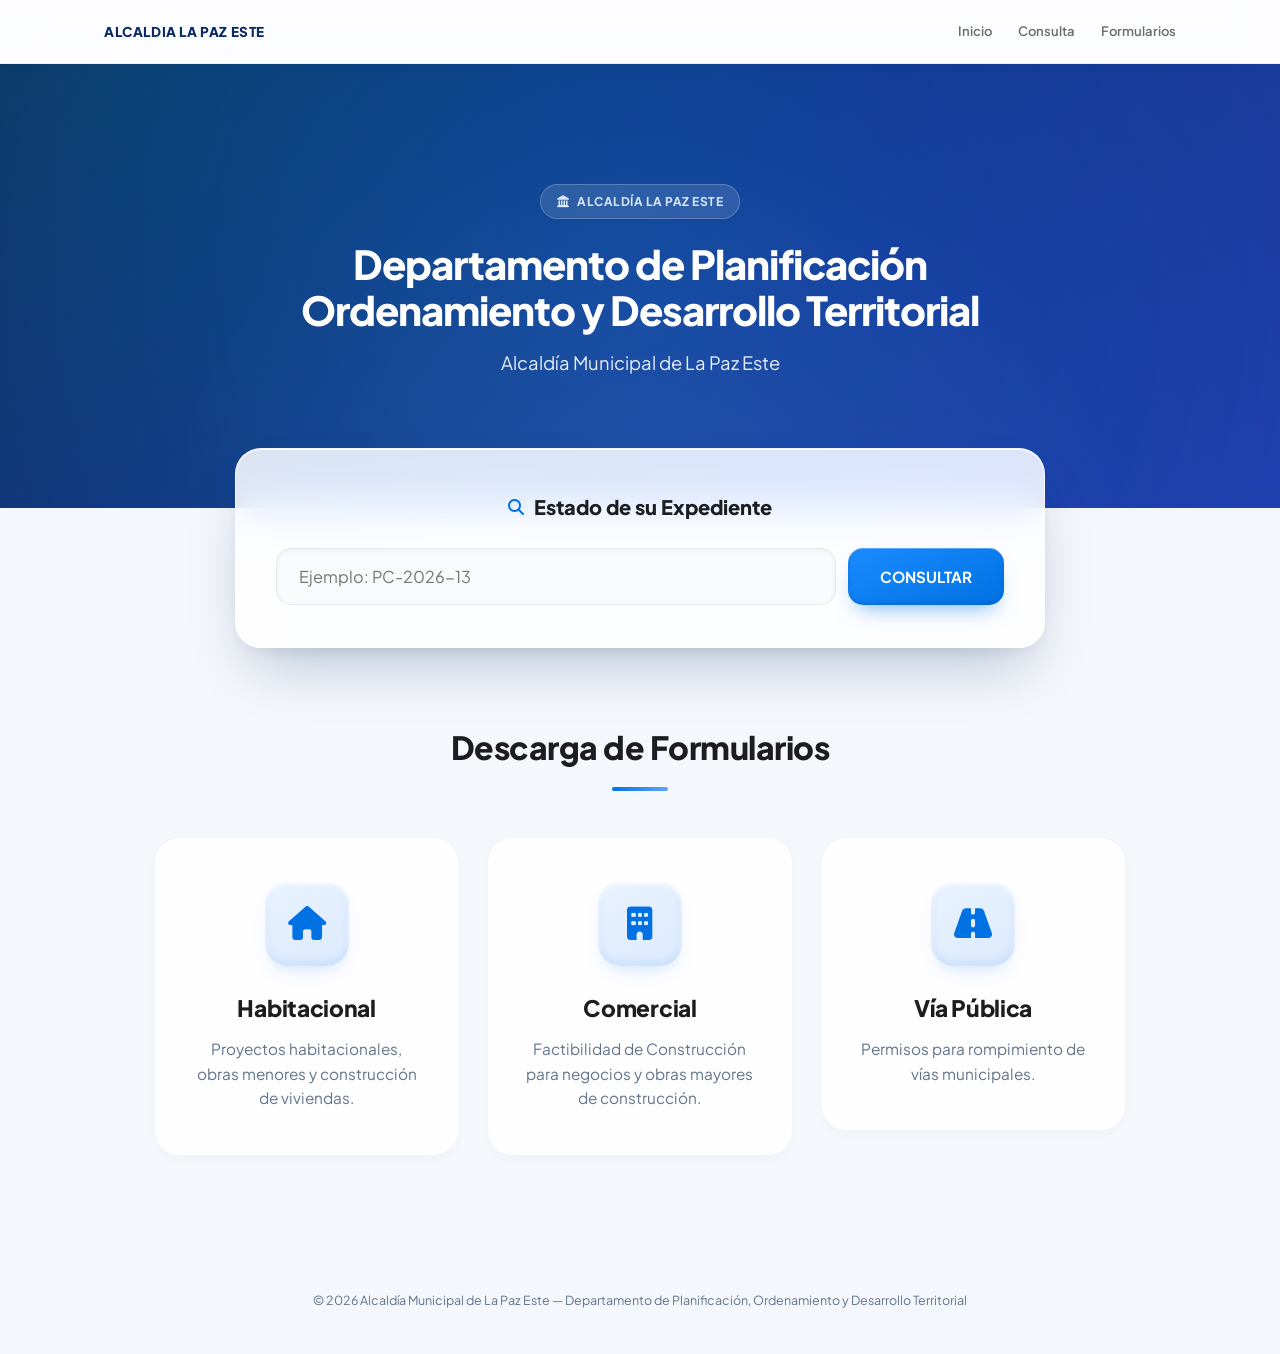
==== commit 02e0129f: "Restore index.html content" ====
--- a/index.html
+++ b/index.html
@@ -19,7 +19,7 @@
       <a onclick="window.scrollTo({top: 0, behavior: 'smooth'})">Inicio</a>
       <a onclick="document.getElementById('consulta').scrollIntoView({behavior:'smooth'})">Consulta</a>
       <a onclick="document.getElementById('tramites').scrollIntoView({behavior:'smooth'})">Formularios</a>
-      <button onclick="irALogin()" class="btn-intern">Acceso Personal</button>
+     
     </div>
   </div>
 </nav>
--- a/styles.css
+++ b/styles.css
@@ -1,360 +1,230 @@
+/* ============================================================
+   Portal Ciudadano — hoja de estilos
+   Extraída tal cual del Inicio.html que corre dentro de Apps Script,
+   así que se ve exactamente igual.
+   ============================================================ */
+
 :root {
-  --bg-color: #f8fafc;
-  --surface-color: rgba(255, 255, 255, 0.85);
-  --accent: #0071e3;
-  --accent-hover: #005bb5;
-  --text-main: #1d1d1f;
-  --text-muted: #86868b;
-  --border-color: rgba(0, 0, 0, 0.08);
-  --glass-shadow: 0 8px 32px rgba(0, 0, 0, 0.04);
-}
-
-* {
-  margin: 0;
-  padding: 0;
-  box-sizing: border-box;
-}
-
-body {
-  font-family: 'Plus Jakarta Sans', -apple-system, BlinkMacSystemFont, sans-serif;
-  background-color: var(--bg-color);
-  background-image: radial-gradient(circle at 50% 0%, #e0f2fe 0%, transparent 70%);
-  background-attachment: fixed;
-  color: var(--text-main);
-  line-height: 1.5;
-  -webkit-font-smoothing: antialiased;
-}
-
-/* ===== Navbar ===== */
-nav {
-  position: sticky;
-  top: 0;
-  width: 100%;
-  background: rgba(255, 255, 255, 0.75);
-  backdrop-filter: blur(12px);
-  -webkit-backdrop-filter: blur(12px);
-  border-bottom: 1px solid var(--border-color);
-  z-index: 100;
-}
-
-.nav-content {
-  max-width: 1000px;
-  margin: 0 auto;
-  padding: 16px 24px;
-  display: flex;
-  justify-content: space-between;
-  align-items: center;
-}
-
-.logo-text {
-  font-weight: 700;
-  font-size: 1.1rem;
-  letter-spacing: -0.02em;
-  color: var(--text-main);
-}
-
-.nav-links a {
-  text-decoration: none;
-  color: var(--text-muted);
-  font-size: 0.9rem;
-  font-weight: 500;
-  margin-left: 24px;
-  transition: color 0.2s ease;
-}
-
-.nav-links a:hover {
-  color: var(--accent);
-}
-
-/* ===== Hero Section ===== */
-.hero {
-  text-align: center;
-  padding: 60px 24px 40px;
-  max-width: 800px;
-  margin: 0 auto;
-}
-
-.hero h2 {
-  font-size: 2.2rem;
-  font-weight: 700;
-  letter-spacing: -0.03em;
-  margin-bottom: 12px;
-  color: #111827;
-}
-
-.hero p {
-  color: var(--text-muted);
-  font-size: 1.1rem;
-}
-
-/* ===== Cards y Contenedores Principales ===== */
-.search-section {
-  padding: 0 24px 40px;
-  max-width: 600px;
-  margin: 0 auto;
-}
-
-.search-card {
-  background: var(--surface-color);
-  backdrop-filter: blur(16px);
-  -webkit-backdrop-filter: blur(16px);
-  border: 1px solid var(--border-color);
-  border-radius: 20px;
-  padding: 32px;
-  box-shadow: var(--glass-shadow);
-}
-
-.search-group {
-  display: flex;
-  gap: 12px;
-  margin-top: 20px;
-}
-
-/* ===== Inputs y Botones Globales ===== */
-input[type="text"], input[type="number"], select {
-  font-family: inherit;
-}
-
-#duiInput {
-  flex: 1;
-  padding: 14px 16px;
-  border-radius: 12px;
-  border: 1.5px solid #e2e8f0;
-  font-size: 0.95rem;
-  background: #fff;
-  transition: all 0.2s ease;
-  outline: none;
-}
-
-#duiInput:focus {
-  border-color: var(--accent);
-  box-shadow: 0 0 0 4px rgba(0, 113, 227, 0.1);
-}
-
-.btn-search, .btn-primary {
-  background: var(--accent);
-  color: #fff;
-  border: none;
-  padding: 14px 24px;
-  border-radius: 12px;
-  font-size: 0.9rem;
-  font-weight: 600;
-  cursor: pointer;
-  transition: all 0.2s ease;
-  display: flex;
-  align-items: center;
-}
-
-.btn-search:hover, .btn-primary:hover {
-  background: var(--accent-hover);
-  transform: translateY(-1px);
-}
-
-/* ===== Calculadora Específica ===== */
-.calc-fila {
-  display: flex;
-  gap: 8px;
-  margin-top: 12px;
-  align-items: center;
-}
-
-.calc-select, .calc-input {
-  min-width: 0;
-  padding: 12px;
-  border-radius: 12px;
-  border: 1.5px solid #e2e8f0;
-  font-size: 0.88rem;
-  background: #fff;
-  flex-shrink: 1;
-  flex-grow: 0;
-  transition: flex-basis 0.38s cubic-bezier(0.22, 0.61, 0.36, 1), border-color 0.2s ease, box-shadow 0.2s ease;
-}
-
-.calc-select { flex-basis: 58%; }
-.calc-input { flex-basis: 30%; }
-
-.calc-select:focus {
-  flex-basis: 74%;
-  border-color: var(--accent);
-  outline: none;
-  box-shadow: 0 0 0 3px rgba(0, 113, 227, 0.1);
-}
-
-.calc-input:focus {
-  flex-basis: 46%;
-  border-color: var(--accent);
-  outline: none;
-  box-shadow: 0 0 0 3px rgba(0, 113, 227, 0.1);
-}
-
-.calc-campo {
-  width: 100%;
-  padding: 12px;
-  border-radius: 12px;
-  border: 1.5px solid #e2e8f0;
-  font-size: 0.88rem;
-  background: #fff;
-  transition: border-color 0.2s ease, box-shadow 0.2s ease;
-}
-
-.calc-campo:focus {
-  border-color: var(--accent);
-  outline: none;
-  box-shadow: 0 0 0 3px rgba(0, 113, 227, 0.1);
-}
-
-@media (max-width: 480px) {
-  .calc-select { flex-basis: 52%; }
-  .calc-input { flex-basis: 26%; }
-  .calc-select:focus { flex-basis: 68%; }
-  .calc-input:focus { flex-basis: 40%; }
-  
-  .search-group { flex-direction: column; }
-  .btn-search { width: 100%; justify-content: center; }
-}
-
-/* ===== Sección de Formularios (Carpetas) ===== */
-.section-container {
-  max-width: 1000px;
-  margin: 0 auto;
-  padding: 20px 24px 60px;
-}
-
-.section-title {
-  text-align: center;
-  margin-bottom: 30px;
-}
-
-.section-title h3 {
-  font-size: 1.5rem;
-  font-weight: 700;
-  color: var(--text-main);
-}
-
-.divider {
-  height: 3px;
-  width: 40px;
-  background: var(--accent);
-  margin: 12px auto 0;
-  border-radius: 2px;
-}
-
-.folder-grid {
-  display: grid;
-  grid-template-columns: repeat(auto-fit, minmax(280px, 1fr));
-  gap: 20px;
-}
-
-.folder-card {
-  background: var(--surface-color);
-  backdrop-filter: blur(12px);
-  -webkit-backdrop-filter: blur(12px);
-  border: 1px solid var(--border-color);
-  border-radius: 20px;
-  padding: 30px 24px;
-  text-align: center;
-  cursor: pointer;
-  text-decoration: none;
-  color: inherit;
-  transition: all 0.3s cubic-bezier(0.25, 0.8, 0.25, 1);
-  box-shadow: 0 4px 12px rgba(0,0,0,0.02);
-}
-
-.folder-card:hover {
-  transform: translateY(-4px);
-  box-shadow: 0 12px 24px rgba(0,0,0,0.06);
-  border-color: rgba(0, 113, 227, 0.2);
-}
-
-.folder-icon {
-  font-size: 2.2rem;
-  color: var(--accent);
-  margin-bottom: 16px;
-}
-
-.folder-card h4 {
-  font-size: 1.1rem;
-  font-weight: 600;
-  margin-bottom: 8px;
-}
-
-.folder-card p {
-  font-size: 0.85rem;
-  color: var(--text-muted);
-}
-
-/* ===== Modales ===== */
-.modal-overlay {
-  position: fixed;
-  top: 0;
-  left: 0;
-  width: 100%;
-  height: 100%;
-  background: rgba(0, 0, 0, 0.3);
-  backdrop-filter: blur(4px);
-  -webkit-backdrop-filter: blur(4px);
-  display: flex;
-  justify-content: center;
-  align-items: center;
-  opacity: 0;
-  visibility: hidden;
-  transition: all 0.3s ease;
-  z-index: 1000;
-}
-
-.modal-overlay.active {
-  opacity: 1;
-  visibility: visible;
-}
-
-.modal-content {
-  background: #fff;
-  border-radius: 20px;
-  padding: 32px;
-  width: 90%;
-  max-width: 450px;
-  transform: scale(0.95);
-  transition: all 0.3s cubic-bezier(0.25, 0.8, 0.25, 1);
-  box-shadow: 0 20px 40px rgba(0,0,0,0.1);
-}
-
-.modal-overlay.active .modal-content {
-  transform: scale(1);
-}
-
-.dl-item {
-  display: flex;
-  align-items: center;
-  padding: 16px;
-  background: #f8fafc;
-  border-radius: 12px;
-  text-decoration: none;
-  color: var(--text-main);
-  font-weight: 500;
-  font-size: 0.9rem;
-  margin-bottom: 12px;
-  transition: background 0.2s ease;
-  border: 1px solid transparent;
-}
-
-.dl-item:hover {
-  background: #fff;
-  border-color: var(--accent);
-  box-shadow: 0 4px 12px rgba(0, 113, 227, 0.08);
-}
-
-.dl-item i {
-  font-size: 1.2rem;
-  color: var(--accent);
-  margin-right: 14px;
-}
-
-/* ===== Utilidades ===== */
-.fade-in {
-  animation: fadeIn 0.4s ease forwards;
-}
-
-@keyframes fadeIn {
-  from { opacity: 0; transform: translateY(10px); }
-  to { opacity: 1; transform: translateY(0); }
-}
+      --bg-body: #f4f7fb;
+      --primary: #1d1d1f;
+      --accent: #0071e3;
+      --navy: #0a2a66;
+      --text-muted: #64748b;
+      --glass-white: rgba(255, 255, 255, 0.78);
+      --ease: cubic-bezier(.22,.61,.36,1);
+    }
+
+    * { box-sizing: border-box; margin: 0; padding: 0; -webkit-font-smoothing: antialiased; }
+    html { scroll-behavior: smooth; }
+    body { font-family: 'Plus Jakarta Sans', sans-serif; background-color: var(--bg-body); color: var(--primary); line-height: 1.6; }
+
+    ::-webkit-scrollbar { width: 10px; height: 10px; }
+    ::-webkit-scrollbar-track { background: transparent; }
+    ::-webkit-scrollbar-thumb { background: rgba(10,42,102,.22); border-radius: 20px; border: 2px solid transparent; background-clip: padding-box; }
+    ::-webkit-scrollbar-thumb:hover { background: rgba(10,42,102,.38); background-clip: padding-box; }
+    * { scrollbar-width: thin; scrollbar-color: rgba(10,42,102,.28) transparent; }
+
+    /* Barra de progreso superior (transición entre vistas) */
+    .top-loader { position: fixed; top: 0; left: 0; width: 100%; height: 3px; z-index: 3000; pointer-events: none; }
+    .top-loader-bar { height: 100%; width: 0%; background: linear-gradient(90deg, var(--accent), var(--navy), var(--accent)); background-size: 200% 100%; box-shadow: 0 0 12px rgba(0,113,227,.6); }
+    .top-loader.active .top-loader-bar { animation: topLoaderShine 1.1s linear infinite; width: 75%; transition: width .3s ease; }
+    @keyframes topLoaderShine { 0% { background-position: 0% 0; } 100% { background-position: -200% 0; } }
+
+    /* Navegación Estilo Apple — cristal */
+    nav {
+      position: sticky; top: 0; width: 100%; height: 64px;
+      background: var(--glass-white); backdrop-filter: blur(22px) saturate(180%); -webkit-backdrop-filter: blur(22px) saturate(180%);
+      z-index: 1000; display: flex; align-items: center; border-bottom: 1px solid rgba(15,23,42,0.06);
+      box-shadow: 0 2px 20px -8px rgba(15,23,42,.06);
+    }
+    .nav-content { width: 100%; max-width: 1200px; margin: 0 auto; display: flex; justify-content: space-between; padding: 0 5%; align-items: center; gap: 16px; }
+    .logo-text { font-weight: 800; color: var(--navy); font-size: 13.5px; letter-spacing: 0.6px; white-space: nowrap; overflow: hidden; text-overflow: ellipsis; }
+
+    .nav-links { display: flex; gap: 26px; align-items: center; flex-shrink: 0; }
+    .nav-links a { font-size: 13px; color: var(--primary); text-decoration: none; font-weight: 600; cursor: pointer; opacity: 0.65; transition: opacity .25s var(--ease), color .25s var(--ease); position: relative; }
+    .nav-links a:not(.btn-intern)::after {
+      content: ''; position: absolute; left: 0; right: 0; bottom: -6px; height: 2px; background: var(--accent);
+      transform: scaleX(0); transform-origin: center; transition: transform .25s var(--ease);
+    }
+    .nav-links a:hover { opacity: 1; color: var(--accent); }
+    .nav-links a:not(.btn-intern):hover::after { transform: scaleX(1); }
+    .btn-intern {
+      background: linear-gradient(155deg, #2c2c2e, var(--primary));
+      color: white !important; padding: 9px 18px; border-radius: 11px; font-size: 12.5px; border: none; cursor: pointer;
+      transition: all .22s var(--ease); box-shadow: 0 8px 18px -8px rgba(0,0,0,.4), inset 0 1px 0 rgba(255,255,255,.15);
+    }
+    .btn-intern:hover { transform: translateY(-1.5px); box-shadow: 0 12px 22px -8px rgba(0,0,0,.45), inset 0 1px 0 rgba(255,255,255,.15); }
+    .btn-intern:active { transform: translateY(0) scale(.97); }
+
+    /* Hero Section con malla animada */
+    .hero {
+      background: linear-gradient(135deg, #0a2a66 0%, #1e40af 100%);
+      padding: 120px 5% 130px; text-align: center; position: relative; overflow: hidden; color: white;
+    }
+    .hero::before {
+      content: ""; position: absolute; top: -50%; left: -50%; width: 200%; height: 200%;
+      background: radial-gradient(circle at center, rgba(0, 113, 227, 0.25) 0%, transparent 50%),
+                  radial-gradient(circle at 30% 20%, rgba(16, 185, 129, 0.15) 0%, transparent 40%);
+      animation: rotateMesh 25s linear infinite; z-index: 1;
+    }
+    .hero::after {
+      content: ''; position: absolute; inset: 0;
+      background: radial-gradient(circle at 50% 120%, rgba(255,255,255,.08), transparent 60%);
+      z-index: 1;
+    }
+    @keyframes rotateMesh { from { transform: rotate(0deg); } to { transform: rotate(360deg); } }
+
+    .hero-content { position: relative; z-index: 2; max-width: 850px; margin: 0 auto; animation: heroIn .7s var(--ease); }
+    @keyframes heroIn { from { opacity: 0; transform: translateY(16px); } to { opacity: 1; transform: none; } }
+    .hero-badge {
+      display: inline-flex; align-items: center; gap: 8px; background: rgba(255,255,255,.12);
+      border: 1px solid rgba(255,255,255,.22); backdrop-filter: blur(10px);
+      padding: 7px 16px; border-radius: 30px; font-size: 12px; font-weight: 700; letter-spacing: .04em;
+      text-transform: uppercase; margin-bottom: 22px; color: #dbeafe;
+    }
+    .hero h2 { font-size: 2.5rem; font-weight: 800; line-height: 1.15; letter-spacing: -1px; margin-bottom: 15px; }
+    .hero p { font-size: 1.15rem; opacity: 0.9; font-weight: 400; max-width: 600px; margin: 0 auto; }
+
+    /* Sección de Búsqueda — tarjeta de cristal grueso, clay */
+    .search-section { max-width: 850px; margin: -60px auto 74px; padding: 0 20px; position: relative; z-index: 10; }
+    .search-card {
+      background: rgba(255,255,255,0.86); backdrop-filter: blur(22px) saturate(180%); -webkit-backdrop-filter: blur(22px) saturate(180%);
+      padding: 42px 40px; border-radius: 26px;
+      box-shadow: 0 30px 60px -18px rgba(10,42,102,.28), 0 8px 20px -10px rgba(10,42,102,.12), inset 0 1px 0 rgba(255,255,255,.9);
+      border: 1px solid rgba(255,255,255,0.7);
+      animation: cardRise .6s var(--ease) .15s backwards;
+    }
+    @keyframes cardRise { from { opacity: 0; transform: translateY(24px); } to { opacity: 1; transform: none; } }
+    .search-card h3 { display: flex; align-items: center; justify-content: center; gap: 10px; }
+    .search-group { display: flex; gap: 12px; margin-top: 25px; }
+    input {
+      flex: 1; padding: 17px 22px; border-radius: 15px; border: 1.5px solid rgba(226,232,240,.9);
+      background: rgba(248,250,252,0.9); font-size: 1.02rem; font-family: inherit; outline: none;
+      transition: all .22s var(--ease); box-shadow: inset 0 2px 5px rgba(15,23,42,.04);
+    }
+    input:focus { border-color: var(--accent); background: #fff; box-shadow: inset 0 1px 3px rgba(15,23,42,.03), 0 0 0 4px rgba(0,113,227,0.12); }
+    .btn-search {
+      background: linear-gradient(155deg, #1a8cff, var(--accent)); color: white; border: none; padding: 0 32px;
+      border-radius: 15px; font-weight: 700; cursor: pointer; transition: all .2s var(--ease); font-family: inherit; font-size: .95rem;
+      box-shadow: 0 12px 22px -10px rgba(0,113,227,.55), inset 0 1px 0 rgba(255,255,255,.3), inset 0 -2px 5px rgba(0,50,120,.2);
+      display: flex; align-items: center; gap: 8px;
+    }
+    .btn-search:hover { transform: translateY(-1.5px); filter: brightness(1.04); }
+    .btn-search:active { transform: translateY(0) scale(.97); }
+
+    /* Resultados de Búsqueda */
+    #res-box {
+      margin-top: 28px; padding: 28px; border-radius: 20px; background: rgba(248,250,252,.9);
+      border: 1px solid rgba(226,232,240,.8); display: none; animation: fadeIn 0.4s var(--ease);
+      box-shadow: inset 0 1px 3px rgba(15,23,42,.04);
+    }
+    @keyframes fadeIn { from { opacity: 0; transform: translateY(10px); } to { opacity: 1; transform: translateY(0); } }
+
+    /* Grid de Trámites */
+    .section-container { max-width: 1100px; margin: 0 auto 100px; padding: 0 5%; }
+    .section-title { text-align: center; margin-bottom: 46px; }
+    .section-title h3 { font-size: 2rem; font-weight: 800; color: var(--primary); letter-spacing: -.5px; }
+    .divider { width: 56px; height: 4px; background: linear-gradient(90deg, var(--accent), #60a5fa); margin: 14px auto; border-radius: 10px; }
+
+    .folder-grid { display: grid; grid-template-columns: repeat(auto-fit, minmax(300px, 1fr)); gap: 28px; }
+    .folder-card {
+      background: rgba(255,255,255,0.85); backdrop-filter: blur(14px); -webkit-backdrop-filter: blur(14px);
+      padding: 44px 30px; border-radius: 26px; text-align: center;
+      border: 1px solid rgba(241,245,249,.9); cursor: pointer; position: relative; overflow: hidden;
+      transition: transform .4s var(--ease), box-shadow .4s var(--ease), border-color .4s var(--ease);
+      box-shadow: 0 4px 16px -8px rgba(15,23,42,.08);
+    }
+    .folder-card::before {
+      content: ''; position: absolute; inset: 0; opacity: 0;
+      background: radial-gradient(circle at 50% 0%, rgba(0,113,227,.08), transparent 65%);
+      transition: opacity .4s ease;
+    }
+    .folder-card:hover { transform: translateY(-10px); box-shadow: 0 28px 50px -16px rgba(10,42,102,.18); border-color: rgba(0,113,227,.35); }
+    .folder-card:hover::before { opacity: 1; }
+    .folder-card:active { transform: translateY(-6px) scale(.99); }
+
+    .folder-icon-main {
+      width: 84px; height: 84px; border-radius: 22px;
+      display: flex; align-items: center; justify-content: center;
+      margin: 0 auto 24px; font-size: 34px; color: var(--accent);
+      background: linear-gradient(155deg, #eaf3ff, #dbeafe);
+      box-shadow: inset 0 2px 4px rgba(255,255,255,.9), inset 0 -3px 8px rgba(0,113,227,.12), 0 10px 20px -10px rgba(0,113,227,.25);
+      position: relative; z-index: 1;
+      transition: transform .4s var(--ease);
+    }
+    .folder-card:hover .folder-icon-main { transform: scale(1.08) rotate(-4deg); }
+    .folder-card h4 { font-size: 1.42rem; margin-bottom: 11px; font-weight: 800; position: relative; z-index: 1; letter-spacing: -.3px; }
+    .folder-card p { font-size: .96rem; color: var(--text-muted); padding: 0 6px; position: relative; z-index: 1; }
+
+    /* Modales de Descarga */
+    .modal-overlay {
+      position: fixed; top: 0; left: 0; width: 100%; height: 100%;
+      background: rgba(10,20,40,0.45); backdrop-filter: blur(10px); -webkit-backdrop-filter: blur(10px);
+      display: none; align-items: center; justify-content: center; z-index: 2000; padding: 20px;
+    }
+    .modal-overlay.active { display: flex; }
+    .modal-content {
+      background: rgba(255,255,255,0.95); backdrop-filter: blur(24px); padding: 36px; border-radius: 26px;
+      width: 90%; max-width: 480px; box-shadow: 0 40px 80px rgba(0,0,0,0.25), inset 0 1px 0 rgba(255,255,255,.9);
+      animation: popUp 0.4s var(--ease); border: 1px solid rgba(255,255,255,.6);
+      max-height: 86vh; overflow-y: auto;
+    }
+    @keyframes popUp { from { transform: scale(0.9) translateY(10px); opacity: 0; } to { transform: scale(1) translateY(0); opacity: 1; } }
+
+    .dl-item {
+      display: flex; align-items: center; gap: 18px; padding: 20px;
+      background: rgba(248,250,252,.9); border-radius: 18px; text-decoration: none; color: var(--primary);
+      margin-top: 14px; border: 1px solid transparent; transition: all .25s var(--ease);
+      box-shadow: 0 2px 8px -4px rgba(15,23,42,.05);
+    }
+    .dl-item:hover { border-color: var(--accent); background: #fff; transform: translateX(8px); box-shadow: 0 10px 22px -10px rgba(0,113,227,.3); }
+    .dl-item:active { transform: translateX(8px) scale(.98); }
+    .dl-item i { font-size: 25px; color: var(--accent); flex-shrink: 0; }
+    .dl-item span { font-weight: 700; display: block; font-size: 15.5px; }
+    .dl-item small { color: var(--text-muted); font-size: 12.5px; display: block; margin-top: 3px; }
+
+    .modal-close {
+      position: absolute; top: 18px; right: 18px; width: 34px; height: 34px; border-radius: 50%;
+      background: #f1f5f9; border: none; color: var(--text-muted); cursor: pointer;
+      display: flex; align-items: center; justify-content: center; transition: all .2s var(--ease);
+    }
+    .modal-close:hover { background: #e2e8f0; color: var(--primary); transform: rotate(90deg); }
+    .modal-content { position: relative; }
+
+    footer { text-align: center; padding: 34px 20px 44px; color: var(--text-muted); font-size: 12.5px; }
+
+    /* Responsive */
+    @media (max-width: 768px) {
+      .hero { padding: 90px 6% 110px; }
+      .hero h2 { font-size: 1.8rem; }
+      .nav-links a:not(.btn-intern) { display: none; }
+      .search-section { margin-top: -48px; }
+      .search-group { flex-direction: column; }
+      .btn-search { padding: 16px; justify-content: center; }
+      .folder-card { padding: 36px 24px; }
+    }
+  /* ===== Calculadora de estimado =====
+     min-width:0 es el arreglo real: sin esto, un <select>/<input> dentro de un flex row NO
+     respeta su flex-basis y crece hasta el ancho de su propio contenido (el nombre largo de un
+     concepto, por ejemplo) — eso es lo que hacía que la fila se saliera de la pantalla en
+     móvil. flex-basis explícito (no flex-grow) para que la animación al enfocar sea suave en
+     todos los navegadores. */
+  .calc-fila { display:flex; gap:8px; margin-top:12px; align-items:center; }
+  .calc-select, .calc-input {
+    min-width: 0;
+    padding: 12px; border-radius: 12px; border: 1.5px solid #e2e8f0; font-size: .88rem; background:#fff;
+    flex-shrink: 1; flex-grow: 0;
+    transition: flex-basis .38s cubic-bezier(.22,.61,.36,1), border-color .2s ease;
+  }
+  .calc-select { flex-basis: 58%; }
+  .calc-input { flex-basis: 30%; }
+  .calc-select:focus { flex-basis: 74%; border-color: var(--accent); outline:none; }
+  .calc-input:focus { flex-basis: 46%; border-color: var(--accent); outline:none; }
+  .calc-campo { min-width:0; flex:1; padding:12px; border-radius:12px; border:1.5px solid #e2e8f0; font-size:.88rem; background:#fff; transition:border-color .2s ease; }
+  .calc-campo:focus { border-color: var(--accent); outline:none; }
+  @media (max-width: 480px) {
+    .calc-select { flex-basis: 52%; }
+    .calc-input { flex-basis: 26%; }
+    .calc-select:focus { flex-basis: 68%; }
+    .calc-input:focus { flex-basis: 40%; }
+  }
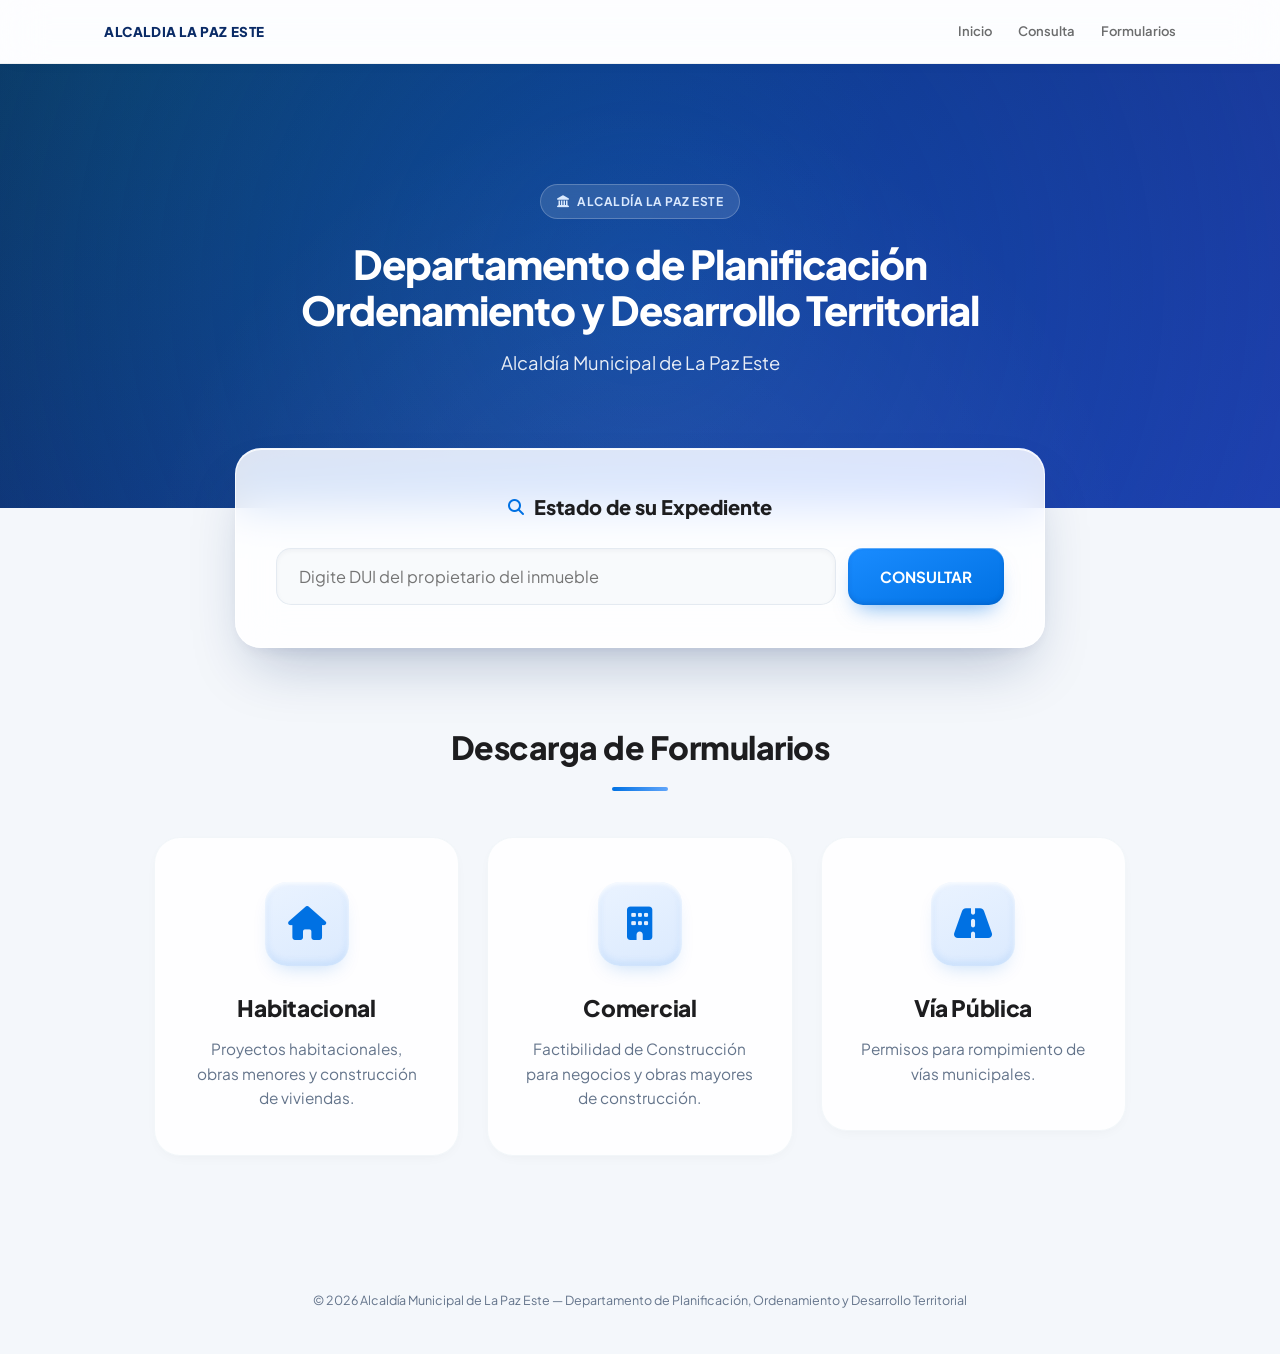
==== commit 6cd61b71: "Restore index.html content from previous version" ====
--- a/index.html
+++ b/index.html
@@ -40,7 +40,7 @@
       <select id="criterioBusqueda" style="width:100%; padding:12px; border-radius:12px; border:1.5px solid #e2e8f0; font-size:.9rem; background:#fff;"></select>
     </div>
     <div class="search-group">
-      <input type="text" id="expId" placeholder="Ejemplo: PC-2026-13">
+      <input type="text" id="expId" placeholder="Digite DUI del propietario del inmueble">
       <button class="btn-search" onclick="consultar()">CONSULTAR</button>
     </div>
     <div id="res-box"></div>
